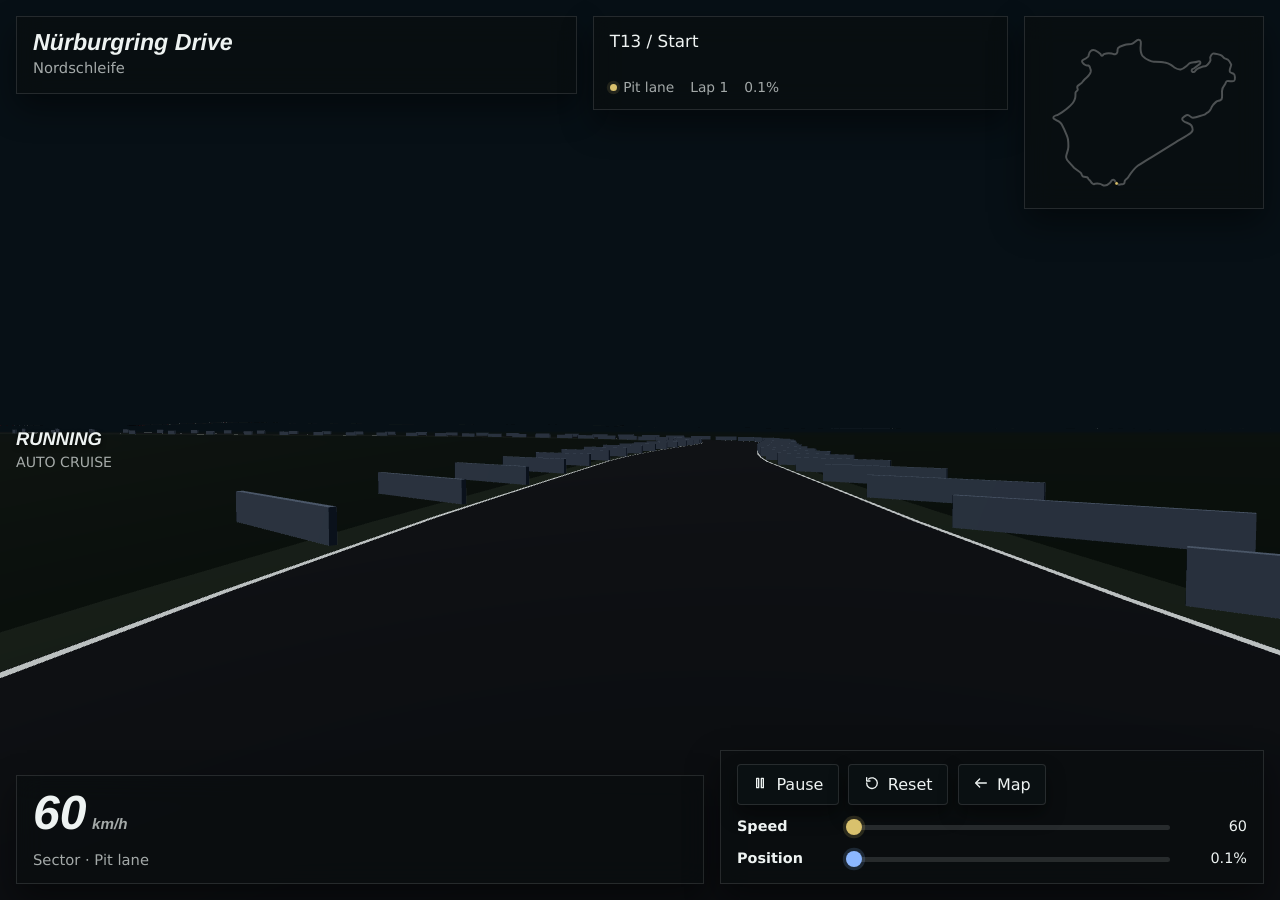
==== drive.html @ f7247a3f "feat: add first-person drive mode with Three.js Add a 3D first-person cruise mode around the Nordsch" ====
<!DOCTYPE html>
<html lang="en">
<head>
  <meta charset="UTF-8">
  <meta name="viewport" content="width=device-width, initial-scale=1, maximum-scale=5">
  <meta name="format-detection" content="telephone=no">
  <title>Nürburgring Drive</title>
  <meta name="description" content="First-person cruise around the Nürburgring Nordschleife.">
  <meta property="og:type" content="website">
  <meta property="og:title" content="Nürburgring Drive">
  <meta property="og:description" content="First-person cruise around the Nürburgring Nordschleife.">
  <meta property="og:image" content="assets/screenshot.jpg">
  <meta name="twitter:card" content="summary_large_image">
  <meta name="twitter:title" content="Nürburgring Drive">
  <meta name="twitter:description" content="First-person cruise around the Nürburgring Nordschleife.">
  <meta name="twitter:image" content="assets/screenshot.jpg">
  <script>
    (function () {
      var params = new URLSearchParams(window.location.search);
      var forced = params.get("lang");
      var current = "en";
      if (forced === "cn" || forced === "en") {
        current = forced;
      } else {
        var nav = [];
        if (window.navigator && window.navigator.languages && window.navigator.languages.length) {
          nav = nav.concat(window.navigator.languages);
        }
        if (window.navigator && window.navigator.language) {
          nav.push(window.navigator.language);
        }
        if (nav.some(function (item) { return /^zh-/i.test(item); })) {
          current = "cn";
        }
      }
      window.lang = current;
      document.documentElement.lang = current === "cn" ? "zh-Hans" : "en";
    })();
  </script>
  <link rel="stylesheet" href="assets/drive.css">
</head>
<body>
  <div class="drive-app">
    <canvas id="driveCanvas" class="scene"></canvas>

    <div class="hud">
      <div class="hud-top">
        <section class="panel brand">
          <div id="driveTitle" class="brand-title">Nürburgring Drive</div>
          <div id="driveSubtitle" class="brand-subtitle">Nordschleife</div>
        </section>

        <section class="panel sector">
          <div id="sectorLabel" class="sector-label">T13 / Start</div>
          <div class="sector-meta">
            <span class="meta-chip"><span class="meta-dot"></span><span id="sectorBadge">Pit lane</span></span>
            <span class="meta-chip" id="lapText">Lap 1</span>
            <span class="meta-chip" id="progressText">0.0%</span>
          </div>
        </section>

        <section class="panel minimap" aria-label="Track overview">
          <svg viewBox="0 0 660 530" aria-hidden="true">
            <use href="#drive-track" class="map-path"></use>
            <circle id="mapDot" class="map-dot" cx="0" cy="0" r="5"></circle>
          </svg>
        </section>
      </div>

      <div class="hud-bottom">
        <section class="panel speed-panel">
          <div class="speed-value">
            <span id="speedNumber" class="speed-number">180</span>
            <span class="speed-unit">km/h</span>
          </div>
          <div id="speedNote" class="speed-note">AUTO CRUISE</div>
        </section>

        <section class="panel range-panel">
          <div class="controls">
            <button id="toggleBtn" class="control-btn" type="button">
              <span id="toggleIcon" aria-hidden="true"></span>
              <span id="toggleLabel">Pause</span>
            </button>
            <button id="resetBtn" class="control-btn" type="button">
              <span id="resetIcon" aria-hidden="true"></span>
              <span id="resetLabel">Reset</span>
            </button>
            <a id="backBtn" class="control-btn" href="index.html?lang=en">
              <span id="backIcon" aria-hidden="true"></span>
              <span id="backLabel">Map</span>
            </a>
          </div>

          <div class="range-row">
            <strong id="speedLabel">Cruise</strong>
            <input id="speedSlider" type="range" min="60" max="280" step="5" value="180">
            <output id="speedValue">180</output>
          </div>

          <div class="range-row progress-row">
            <strong id="progressLabel">Position</strong>
            <input id="progressSlider" type="range" min="0" max="1000" step="1" value="0">
            <output id="progressValue">0.0%</output>
          </div>
        </section>
      </div>

      <div class="status">
        <div id="statusLine" class="status-line">RUNNING</div>
        <div id="statusSub" class="status-sub">AUTO CRUISE</div>
      </div>
    </div>

    <svg class="hidden-track" viewBox="0 0 660 530" aria-hidden="true">
      <path id="drive-track" d="M246.6 482.9c-.8-.8-1.6-1.7-2.4-2.8l-1.7-2.3c-3.7-5.6-2.8-7-6.9-7.3-2-.1-4.3 0-6.9 4.7a23.2 23.2 0 0 1-5 6.4c-4.2 3.8-8.7 7-14.2 7-5.8 0-7.6-3-14.4-5.2a30.4 30.4 0 0 0-15.4-.6c-2 1-1.8 1.2-3.4 1.4-2.1.2-4-1-5.6-2.6-2.4-2.6-3.4-4.4-5.7-7.4-1.7-2.3-4.5-3.6-6-6.2-1-1.8-.6-2.7-3-4.5-1.6-1.2-8.7-1.1-13.4-2.8-3.7-1.2-3.3-6.1-5.8-9.9-2.4-3.7-14.7-11-21.7-16.9-8.4-8.8-8.7-9.6-12-13.4-3.4-3.8-6.4-6.7-9-10.4a15.6 15.6 0 0 1-3.1-10.9c1-9.8 6.7-17.6 6.8-28.7 0-7.7.6-11.2-1.2-23.8-.7-5-2.4-8.5-4.3-13.3a305 305 0 0 0-15-32.4c-2.2-4-5.3-7-9-9.2-4-2.3-8.8-4.3-13.3-6.6a5.6 5.6 0 0 1-3-6c1-4.4 7.3-4.7 14.7-8.2 9-4.2 13-6.7 18.2-11.2 6.3-5.5 12-9.3 18.1-15.3 4.3-4.2 8-6.8 11.5-13.7 1.9-3.8 3.2-7 4.3-11.4 1.5-6.5.1-12.2 1.1-15.7 1.2-4.2 6-5 6.6-8 .6-3-2.8-6.3-1.2-10.6 1-2.6 7.6-6 12.3-10.2 3.9-3.3 3.3-4.2 7-8.1 7.2-7.7 7.7-6.6 15.3-15.2a24 24 0 0 0 6.4-11.5c1.2-5.9-1.5-11.2-3.6-16-.7-1.5-1.9-2.4-3.8-3.2-1.7-.6-4.3.2-6.1-.5-3-1.2-5-2.1-7.8-4.4-3.6-2.8-5.1-5.3-5.3-7.4-.2-2.7 1.4-3.7 3.4-4.6a53 53 0 0 0 15.4-10.2c2.5-2.6 1.2-5.9 2.7-9.4A23 23 0 0 1 166 77c3.3-3.2 8-4.9 13.7-2.3a57.6 57.6 0 0 1 16.4 11c1.5 1.4 1 6 4.2 5.8 4.3-.1 2.1-3 6.6-5.1 7-3.4 16.7-3.8 23.8-2 3.4.8 7.2 2.8 10.6 2.3 4.4-.7 6-4.4 6.4-6.1.9-4-.1-9.7 2-12.5 2.3-2.9 3.4-4.4 17.5-9 13.4-4.3 18.2-1.8 25-4.5 8-3 14.2-13 20.4-12.6 3.2.2 6.3 2 6.9 5.7 1 6.8-.6 13.5-.7 19.7 0 14 4 21.7 6.7 24.8 5.5 6 11.4 9.5 18 12.6 5.1 2.4 9.2 4.7 16.2 4.8 13.2.2 23.3 0 33.4 2.4a53.4 53.4 0 0 1 18.7 6.9c4.2 2.9 6.6 5.6 10.6 8.1 7.6 4.7 13 6.8 19.2 6 5-.8 11.9-5.4 17.1-9.8 4.5-3.7 8.5-9.4 14.2-10.6 8.6-1.9 12.8-.8 18.5-3.1 5-2 7.6-2.1 9-.8 3.5 3.3.9 7-1.6 8.8-5.8 4.4-15.5 12.2-18.3 13-6.8 1.6-5.5 7.3-4 8.8 3.5 3.5 8.8 1 9.5-1.6.5-1.9 2-3 4.8-5.1a48 48 0 0 1 13-6.4c2.8-1 4.6-2 11.9-2.8 5.3-.6 10.7-7.5 15-13.6 5.4-8 .3-9.3 1.5-13.8 1-3.8 2-7.7 7-11 4.1-3 26.3 4.5 28 5.5 3.9 2.4 5.8 7 9.4 8.8 4.3 2 6 2 9.5 3.6a38 38 0 0 1 10.3 15.3c.2 5-8.4 18.5-3.3 23 4.5 4 5.9 2.8 11 5.3 3.4 1.8 3.4 7.5 3.7 11.4.2 3.8 0 8.9-3 10.5-6.2 3.3-14.6-1.7-21.6.2-3.7 1-2.4 5.9-7 11.8-5.5 6.8-8 14.4-8 18.7 0 6.3.6 14.3 0 20-.2 3-2 6.5-4.7 7.8-4.5 2.3-8.8 1.9-12.5 4.6-4 2.8-6.4 6-10.1 10-3.6 4-4.3 6.4-6.5 11.3-2 4.2-3.6 6-5.9 8.7-2 2.4-5.1 3.5-7.7 5.3-2.5 1.6-4.7 4.3-8.9 5.4-11.3 3-21.9 7.8-32.7 8.6-7 .5-9.5-8.4-16.5-8.3-2.9 0-5.7 1.7-8.2 3.4-4.3 3-8.6 5.1-8.3 8.7 1 11.5 22.4 10.7 28 19.6 2 3 4.7 7 4.2 14-.2 3.9-3.3 7-6.2 9.3-6.6 5.4-29.9 18.6-45.1 27.8L351.8 402c-13.8 8.7-35.7 21.7-41.6 26.1-14.2 10.8-26.5 31-29.7 35.7-2 2.9-8.9 7.7-9.6 9.9-1 2.5-.7 7.4-3.2 9.2-3 2.1-4.7 1.3-7.8 1.3-2.7 0-2 .7-4.9 1.3-1.8.4-5 .3-8.3-2.6"></path>
    </svg>
  </div>

  <script src="assets/three.min.js"></script>
  <script src="assets/drive.js"></script>
</body>
</html>
---- assets/drive.css ----
@charset "utf-8";

:root {
  --bg: #05080a;
  --bg-soft: rgba(10, 14, 16, 0.72);
  --panel: rgba(12, 18, 20, 0.88);
  --line: rgba(240, 245, 245, 0.12);
  --text: #eef3f2;
  --muted: rgba(238, 243, 242, 0.68);
  --faint: rgba(238, 243, 242, 0.42);
  --accent: #d9c16d;
  --accent-2: #8cb7ff;
  --danger: #ff6d6d;
  --shadow: rgba(0, 0, 0, 0.45);
  --radius: 4px;
  --title-font: "Smiley Wide", "Segoe UI", sans-serif;
  --body-font: "Segoe UI", system-ui, -apple-system, BlinkMacSystemFont, sans-serif;
  color: var(--text);
  background: var(--bg);
  font-family: var(--body-font);
  text-rendering: geometricPrecision;
  font-synthesis: none;
}

@font-face {
  font-family: "Smiley Wide";
  src: url("./sm.woff2") format("woff2");
  font-weight: 700;
  font-style: italic;
  font-display: swap;
}

* {
  box-sizing: border-box;
}

html,
body {
  width: 100%;
  height: 100%;
  margin: 0;
  overflow: hidden;
  background: linear-gradient(180deg, #091013 0%, #040607 100%);
}

body {
  color: var(--text);
}

button,
input,
a {
  font: inherit;
}

button {
  border: 0;
  background: none;
  color: inherit;
}

a {
  color: inherit;
  text-decoration: none;
}

canvas {
  display: block;
}

.drive-app {
  position: fixed;
  inset: 0;
  overflow: hidden;
  background: linear-gradient(180deg, #081014 0%, #040506 100%);
}

.scene {
  position: absolute;
  inset: 0;
  width: 100%;
  height: 100%;
}

.hud {
  position: absolute;
  inset: 0;
  pointer-events: none;
}

.hud-top,
.hud-bottom {
  position: absolute;
  left: 0;
  right: 0;
  display: grid;
  gap: 1rem;
  padding: 1rem;
}

.hud-top {
  top: 0;
  grid-template-columns: minmax(0, 1.35fr) minmax(0, 1fr) auto;
  align-items: start;
}

.hud-bottom {
  bottom: 0;
  grid-template-columns: minmax(0, 1fr) auto;
  align-items: end;
}

.panel {
  min-width: 0;
  padding: 0.85rem 1rem;
  background: var(--bg-soft);
  border: 1px solid var(--line);
  backdrop-filter: blur(14px);
  -webkit-backdrop-filter: blur(14px);
  box-shadow: 0 0.9rem 2rem var(--shadow);
}

.brand {
  display: flex;
  flex-direction: column;
  gap: 0.35rem;
}

.brand-title {
  font-family: var(--title-font);
  font-style: italic;
  font-weight: 700;
  font-size: 1.45rem;
  line-height: 1;
  letter-spacing: 0;
}

.brand-subtitle {
  color: var(--muted);
  font-size: 0.92rem;
  line-height: 1.35;
}

.sector {
  display: flex;
  flex-direction: column;
  gap: 0.45rem;
}

.sector-label {
  font-size: 1.05rem;
  line-height: 1.25;
  min-height: 2.5em;
  display: flex;
  align-items: flex-start;
}

.sector-meta {
  display: flex;
  flex-wrap: wrap;
  gap: 0.5rem 1rem;
  color: var(--muted);
  font-size: 0.86rem;
}

.meta-chip {
  display: inline-flex;
  align-items: center;
  gap: 0.4rem;
}

.meta-dot {
  width: 0.45rem;
  height: 0.45rem;
  border-radius: 50%;
  background: var(--accent);
  box-shadow: 0 0 0 0.2rem rgba(217, 193, 109, 0.12);
}

.minimap {
  width: 15rem;
  max-width: 34vw;
  aspect-ratio: 660 / 530;
  justify-self: end;
  padding: 0.55rem;
}

.minimap svg {
  width: 100%;
  height: 100%;
  display: block;
}

.map-path {
  fill: none;
  stroke: rgba(255, 255, 255, 0.28);
  stroke-width: 6px;
  stroke-linecap: round;
  stroke-linejoin: round;
}

.map-dot {
  fill: var(--accent);
  stroke: rgba(0, 0, 0, 0.6);
  stroke-width: 2px;
}

.speed-panel {
  display: flex;
  flex-direction: column;
  gap: 0.9rem;
}

.speed-value {
  display: flex;
  align-items: baseline;
  gap: 0.35rem;
  font-family: var(--title-font);
  font-style: italic;
  font-weight: 700;
  line-height: 1;
}

.speed-number {
  font-size: 3rem;
}

.speed-unit {
  font-size: 0.95rem;
  color: var(--muted);
}

.speed-note {
  color: var(--muted);
  font-size: 0.92rem;
}

.controls {
  display: flex;
  align-items: center;
  gap: 0.6rem;
  pointer-events: auto;
}

.control-btn {
  display: inline-flex;
  align-items: center;
  gap: 0.5rem;
  min-height: 2.55rem;
  padding: 0.6rem 0.9rem;
  color: var(--text);
  background: var(--panel);
  border: 1px solid var(--line);
  border-radius: var(--radius);
  box-shadow: 0 0.6rem 1.2rem var(--shadow);
  cursor: pointer;
  transition: transform 0.15s ease, border-color 0.15s ease, background 0.15s ease;
}

.control-btn:hover {
  border-color: rgba(255, 255, 255, 0.25);
  background: rgba(20, 28, 31, 0.94);
  transform: translateY(-1px);
}

.control-btn:active {
  transform: translateY(0);
}

.control-btn svg {
  width: 1rem;
  height: 1rem;
  stroke: currentColor;
  fill: none;
  stroke-width: 2;
  stroke-linecap: round;
  stroke-linejoin: round;
}

.range-panel {
  display: grid;
  gap: 0.75rem;
  min-width: min(34rem, 46vw);
  pointer-events: auto;
}

.range-row {
  display: grid;
  grid-template-columns: 6rem 1fr 4rem;
  gap: 0.8rem;
  align-items: center;
  color: var(--muted);
  font-size: 0.9rem;
}

.range-row strong {
  color: var(--text);
  font-weight: 600;
}

.range-row output {
  justify-self: end;
  color: var(--text);
}

input[type="range"] {
  width: 100%;
  margin: 0;
  appearance: none;
  height: 1.25rem;
  background: transparent;
  cursor: pointer;
}

input[type="range"]::-webkit-slider-runnable-track {
  height: 0.3rem;
  background: rgba(255, 255, 255, 0.12);
  border-radius: 999px;
}

input[type="range"]::-moz-range-track {
  height: 0.3rem;
  background: rgba(255, 255, 255, 0.12);
  border-radius: 999px;
}

input[type="range"]::-webkit-slider-thumb {
  appearance: none;
  width: 1rem;
  height: 1rem;
  margin-top: -0.35rem;
  border-radius: 50%;
  border: 0;
  background: var(--accent);
  box-shadow: 0 0 0 0.2rem rgba(217, 193, 109, 0.16);
}

input[type="range"]::-moz-range-thumb {
  width: 1rem;
  height: 1rem;
  border: 0;
  border-radius: 50%;
  background: var(--accent);
  box-shadow: 0 0 0 0.2rem rgba(217, 193, 109, 0.16);
}

.progress-row {
  grid-template-columns: 6rem 1fr 4rem;
}

.progress-row input[type="range"]::-webkit-slider-thumb {
  background: var(--accent-2);
  box-shadow: 0 0 0 0.2rem rgba(140, 183, 255, 0.16);
}

.progress-row input[type="range"]::-moz-range-thumb {
  background: var(--accent-2);
  box-shadow: 0 0 0 0.2rem rgba(140, 183, 255, 0.16);
}

.status {
  position: absolute;
  left: 1rem;
  top: 50%;
  transform: translateY(-50%);
  display: flex;
  flex-direction: column;
  gap: 0.4rem;
  pointer-events: none;
}

.status-line {
  font-family: var(--title-font);
  font-style: italic;
  font-weight: 700;
  font-size: 1.15rem;
  line-height: 1;
  color: var(--text);
  text-shadow: 0 0.12rem 0.3rem rgba(0, 0, 0, 0.7);
}

.status-sub {
  color: var(--muted);
  font-size: 0.88rem;
}

.hidden-track {
  position: absolute;
  width: 0;
  height: 0;
  overflow: hidden;
  opacity: 0;
  pointer-events: none;
}

.dimmed {
  opacity: 0.72;
}

.pause-badge {
  color: var(--danger);
}

.ready .hud {
  opacity: 1;
}

@media (max-width: 960px) {
  .hud-top {
    grid-template-columns: 1fr auto;
  }

  .sector {
    grid-column: 1 / -1;
  }

  .minimap {
    width: 11rem;
    max-width: 40vw;
  }

  .hud-bottom {
    grid-template-columns: 1fr;
  }

  .range-panel {
    min-width: 0;
  }

  .controls {
    justify-content: flex-start;
    flex-wrap: wrap;
  }
}

@media (max-width: 640px) {
  .hud-top,
  .hud-bottom {
    padding: 0.75rem;
    gap: 0.75rem;
  }

  .panel {
    padding: 0.75rem 0.85rem;
  }

  .brand-title {
    font-size: 1.18rem;
  }

  .brand-subtitle {
    font-size: 0.84rem;
  }

  .speed-number {
    font-size: 2.35rem;
  }

  .controls {
    gap: 0.45rem;
  }

  .control-btn {
    padding: 0.55rem 0.75rem;
  }

  .range-row {
    grid-template-columns: 5rem 1fr 3.3rem;
    font-size: 0.84rem;
    gap: 0.5rem;
  }
}
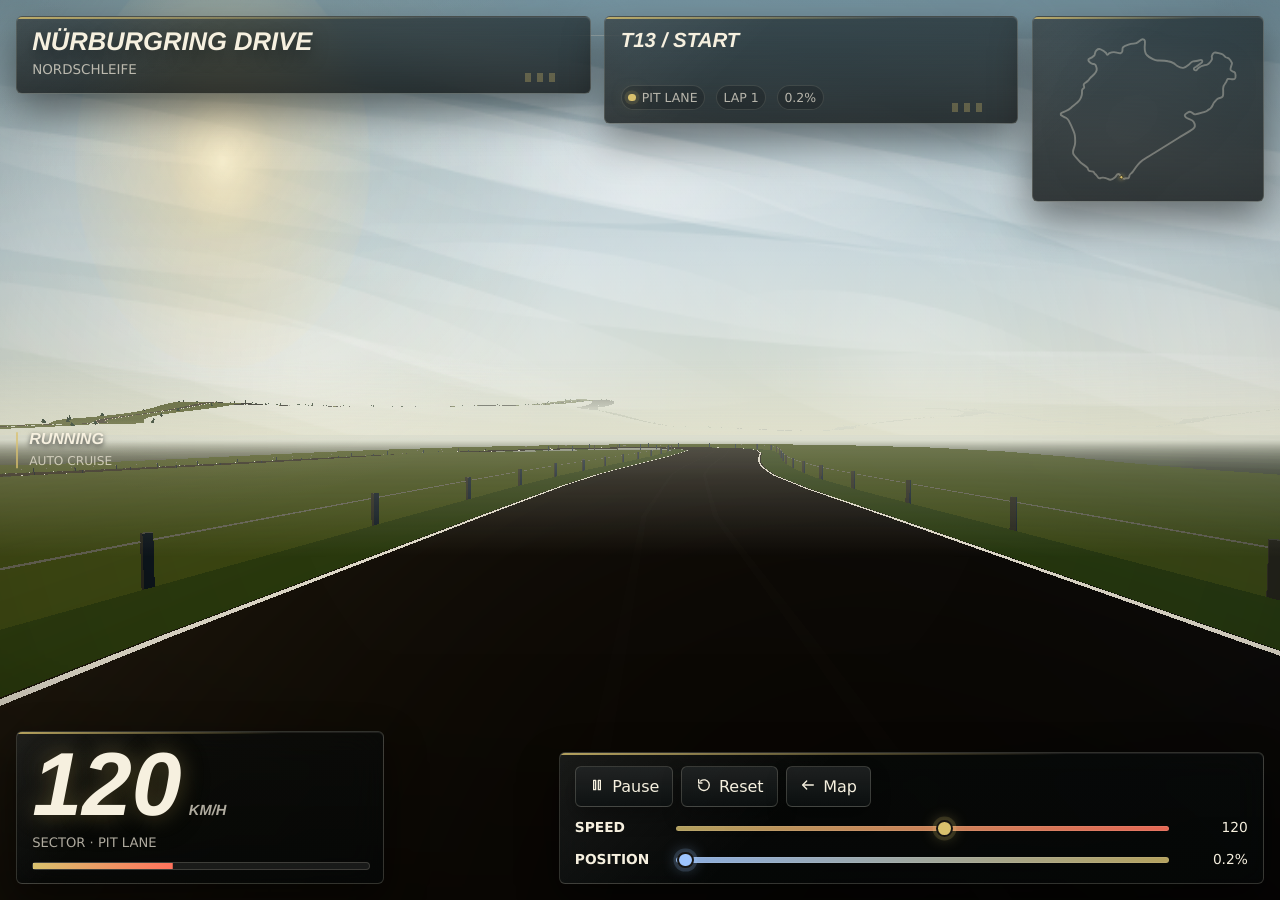
==== commit 6c881a96: "Optimize map performance and shared data" ====
--- a/drive.html
+++ b/drive.html
@@ -14,28 +14,15 @@
   <meta name="twitter:title" content="Nürburgring Drive">
   <meta name="twitter:description" content="First-person cruise around the Nürburgring Nordschleife.">
   <meta name="twitter:image" content="assets/screenshot.jpg">
+  <script src="assets/shared-data.js"></script>
   <script>
-    (function () {
-      var params = new URLSearchParams(window.location.search);
-      var forced = params.get("lang");
-      var current = "en";
-      if (forced === "cn" || forced === "en") {
-        current = forced;
-      } else {
-        var nav = [];
-        if (window.navigator && window.navigator.languages && window.navigator.languages.length) {
-          nav = nav.concat(window.navigator.languages);
-        }
-        if (window.navigator && window.navigator.language) {
-          nav.push(window.navigator.language);
-        }
-        if (nav.some(function (item) { return /^zh-/i.test(item); })) {
-          current = "cn";
-        }
-      }
-      window.lang = current;
-      document.documentElement.lang = current === "cn" ? "zh-Hans" : "en";
-    })();
+    var lang = window.NRB_DATA ? window.NRB_DATA.resolveLang() : (window.lang || "en")
+    if (window.NRB_DATA) {
+      window.NRB_DATA.setLang(lang, { persist: false })
+    } else {
+      window.lang = lang
+      document.documentElement.lang = lang === "cn" ? "zh-Hans" : "en"
+    }
   </script>
   <link rel="stylesheet" href="assets/drive.css">
 </head>
@@ -113,7 +100,7 @@
     </div>
 
     <svg class="hidden-track" viewBox="0 0 660 530" aria-hidden="true">
-      <path id="drive-track" d="M246.6 482.9c-.8-.8-1.6-1.7-2.4-2.8l-1.7-2.3c-3.7-5.6-2.8-7-6.9-7.3-2-.1-4.3 0-6.9 4.7a23.2 23.2 0 0 1-5 6.4c-4.2 3.8-8.7 7-14.2 7-5.8 0-7.6-3-14.4-5.2a30.4 30.4 0 0 0-15.4-.6c-2 1-1.8 1.2-3.4 1.4-2.1.2-4-1-5.6-2.6-2.4-2.6-3.4-4.4-5.7-7.4-1.7-2.3-4.5-3.6-6-6.2-1-1.8-.6-2.7-3-4.5-1.6-1.2-8.7-1.1-13.4-2.8-3.7-1.2-3.3-6.1-5.8-9.9-2.4-3.7-14.7-11-21.7-16.9-8.4-8.8-8.7-9.6-12-13.4-3.4-3.8-6.4-6.7-9-10.4a15.6 15.6 0 0 1-3.1-10.9c1-9.8 6.7-17.6 6.8-28.7 0-7.7.6-11.2-1.2-23.8-.7-5-2.4-8.5-4.3-13.3a305 305 0 0 0-15-32.4c-2.2-4-5.3-7-9-9.2-4-2.3-8.8-4.3-13.3-6.6a5.6 5.6 0 0 1-3-6c1-4.4 7.3-4.7 14.7-8.2 9-4.2 13-6.7 18.2-11.2 6.3-5.5 12-9.3 18.1-15.3 4.3-4.2 8-6.8 11.5-13.7 1.9-3.8 3.2-7 4.3-11.4 1.5-6.5.1-12.2 1.1-15.7 1.2-4.2 6-5 6.6-8 .6-3-2.8-6.3-1.2-10.6 1-2.6 7.6-6 12.3-10.2 3.9-3.3 3.3-4.2 7-8.1 7.2-7.7 7.7-6.6 15.3-15.2a24 24 0 0 0 6.4-11.5c1.2-5.9-1.5-11.2-3.6-16-.7-1.5-1.9-2.4-3.8-3.2-1.7-.6-4.3.2-6.1-.5-3-1.2-5-2.1-7.8-4.4-3.6-2.8-5.1-5.3-5.3-7.4-.2-2.7 1.4-3.7 3.4-4.6a53 53 0 0 0 15.4-10.2c2.5-2.6 1.2-5.9 2.7-9.4A23 23 0 0 1 166 77c3.3-3.2 8-4.9 13.7-2.3a57.6 57.6 0 0 1 16.4 11c1.5 1.4 1 6 4.2 5.8 4.3-.1 2.1-3 6.6-5.1 7-3.4 16.7-3.8 23.8-2 3.4.8 7.2 2.8 10.6 2.3 4.4-.7 6-4.4 6.4-6.1.9-4-.1-9.7 2-12.5 2.3-2.9 3.4-4.4 17.5-9 13.4-4.3 18.2-1.8 25-4.5 8-3 14.2-13 20.4-12.6 3.2.2 6.3 2 6.9 5.7 1 6.8-.6 13.5-.7 19.7 0 14 4 21.7 6.7 24.8 5.5 6 11.4 9.5 18 12.6 5.1 2.4 9.2 4.7 16.2 4.8 13.2.2 23.3 0 33.4 2.4a53.4 53.4 0 0 1 18.7 6.9c4.2 2.9 6.6 5.6 10.6 8.1 7.6 4.7 13 6.8 19.2 6 5-.8 11.9-5.4 17.1-9.8 4.5-3.7 8.5-9.4 14.2-10.6 8.6-1.9 12.8-.8 18.5-3.1 5-2 7.6-2.1 9-.8 3.5 3.3.9 7-1.6 8.8-5.8 4.4-15.5 12.2-18.3 13-6.8 1.6-5.5 7.3-4 8.8 3.5 3.5 8.8 1 9.5-1.6.5-1.9 2-3 4.8-5.1a48 48 0 0 1 13-6.4c2.8-1 4.6-2 11.9-2.8 5.3-.6 10.7-7.5 15-13.6 5.4-8 .3-9.3 1.5-13.8 1-3.8 2-7.7 7-11 4.1-3 26.3 4.5 28 5.5 3.9 2.4 5.8 7 9.4 8.8 4.3 2 6 2 9.5 3.6a38 38 0 0 1 10.3 15.3c.2 5-8.4 18.5-3.3 23 4.5 4 5.9 2.8 11 5.3 3.4 1.8 3.4 7.5 3.7 11.4.2 3.8 0 8.9-3 10.5-6.2 3.3-14.6-1.7-21.6.2-3.7 1-2.4 5.9-7 11.8-5.5 6.8-8 14.4-8 18.7 0 6.3.6 14.3 0 20-.2 3-2 6.5-4.7 7.8-4.5 2.3-8.8 1.9-12.5 4.6-4 2.8-6.4 6-10.1 10-3.6 4-4.3 6.4-6.5 11.3-2 4.2-3.6 6-5.9 8.7-2 2.4-5.1 3.5-7.7 5.3-2.5 1.6-4.7 4.3-8.9 5.4-11.3 3-21.9 7.8-32.7 8.6-7 .5-9.5-8.4-16.5-8.3-2.9 0-5.7 1.7-8.2 3.4-4.3 3-8.6 5.1-8.3 8.7 1 11.5 22.4 10.7 28 19.6 2 3 4.7 7 4.2 14-.2 3.9-3.3 7-6.2 9.3-6.6 5.4-29.9 18.6-45.1 27.8L351.8 402c-13.8 8.7-35.7 21.7-41.6 26.1-14.2 10.8-26.5 31-29.7 35.7-2 2.9-8.9 7.7-9.6 9.9-1 2.5-.7 7.4-3.2 9.2-3 2.1-4.7 1.3-7.8 1.3-2.7 0-2 .7-4.9 1.3-1.8.4-5 .3-8.3-2.6"></path>
+      <path id="drive-track"></path>
     </svg>
   </div>
 
--- a/assets/drive.css
+++ b/assets/drive.css
@@ -1,18 +1,21 @@
 @charset "utf-8";
+@import url("./sm/result.css");
 
 :root {
-  --bg: #05080a;
-  --bg-soft: rgba(10, 14, 16, 0.72);
-  --panel: rgba(12, 18, 20, 0.88);
-  --line: rgba(240, 245, 245, 0.12);
-  --text: #eef3f2;
-  --muted: rgba(238, 243, 242, 0.68);
-  --faint: rgba(238, 243, 242, 0.42);
+  --bg: #06090a;
+  --glass: rgba(8, 12, 12, 0.58);
+  --glass-strong: rgba(7, 10, 10, 0.78);
+  --line: rgba(245, 238, 216, 0.18);
+  --line-hot: rgba(217, 193, 109, 0.72);
+  --text: #f6f0df;
+  --muted: rgba(246, 240, 223, 0.7);
+  --faint: rgba(246, 240, 223, 0.42);
   --accent: #d9c16d;
-  --accent-2: #8cb7ff;
-  --danger: #ff6d6d;
-  --shadow: rgba(0, 0, 0, 0.45);
-  --radius: 4px;
+  --accent-2: #9ec5ff;
+  --danger: #ff725c;
+  --forest: #183425;
+  --shadow: rgba(0, 0, 0, 0.48);
+  --radius: 6px;
   --title-font: "Smiley Wide", "Segoe UI", sans-serif;
   --body-font: "Segoe UI", system-ui, -apple-system, BlinkMacSystemFont, sans-serif;
   color: var(--text);
@@ -22,14 +25,6 @@
   font-synthesis: none;
 }
 
-@font-face {
-  font-family: "Smiley Wide";
-  src: url("./sm.woff2") format("woff2");
-  font-weight: 700;
-  font-style: italic;
-  font-display: swap;
-}
-
 * {
   box-sizing: border-box;
 }
@@ -40,7 +35,7 @@
   height: 100%;
   margin: 0;
   overflow: hidden;
-  background: linear-gradient(180deg, #091013 0%, #040607 100%);
+  background: #050708;
 }
 
 body {
@@ -69,10 +64,53 @@
 }
 
 .drive-app {
+  --speed: 0.55;
+  --turn: 0;
   position: fixed;
   inset: 0;
   overflow: hidden;
-  background: linear-gradient(180deg, #081014 0%, #040506 100%);
+  background:
+    linear-gradient(180deg, #10191f 0%, #0a1112 45%, #050606 100%);
+}
+
+.drive-app::before,
+.drive-app::after {
+  content: "";
+  position: absolute;
+  inset: 0;
+  pointer-events: none;
+  z-index: 2;
+}
+
+.drive-app::before {
+  background:
+    radial-gradient(circle at 18% 16%, rgba(255, 224, 166, 0.16), transparent 28%),
+    linear-gradient(180deg, transparent 40%, rgba(226, 225, 205, 0.48) 48%, rgba(226, 225, 205, 0.26) 53%, transparent 62%),
+    radial-gradient(circle at 50% 46%, transparent 42%, rgba(0, 0, 0, 0.08) 78%, rgba(0, 0, 0, 0.2) 100%),
+    linear-gradient(180deg, rgba(255, 255, 255, 0.08), transparent 32%, transparent 72%, rgba(0, 0, 0, 0.26));
+  opacity: 0.78;
+}
+
+.drive-app::after {
+  background:
+    repeating-linear-gradient(
+      calc(92deg + var(--turn) * 8deg),
+      rgba(255, 255, 255, 0) 0,
+      rgba(255, 255, 255, 0) 2.2rem,
+      rgba(255, 255, 255, calc(0.006 + var(--speed) * 0.014)) 2.26rem,
+      rgba(255, 255, 255, 0) 2.42rem
+    ),
+    linear-gradient(180deg, rgba(255, 255, 255, 0.04), transparent 18%, transparent 78%, rgba(0, 0, 0, 0.32));
+  opacity: calc(0.08 + var(--speed) * 0.16);
+}
+
+.drive-app.low-power::after {
+  opacity: 0.08;
+}
+
+.drive-app.fallback-active::before,
+.drive-app.fallback-active::after {
+  opacity: 0.18;
 }
 
 .scene {
@@ -82,10 +120,70 @@
   height: 100%;
 }
 
+.drive-fallback {
+  position: absolute;
+  inset: 0;
+  z-index: 10;
+  display: grid;
+  place-items: center;
+  padding: 1rem;
+  background:
+    radial-gradient(circle at 50% 38%, rgba(217, 193, 109, 0.14), transparent 32%),
+    rgba(5, 7, 8, 0.7);
+}
+
+.drive-fallback-panel {
+  width: min(28rem, 92vw);
+  padding: 1.25rem;
+  background: var(--glass-strong);
+  border: 1px solid var(--line);
+  border-radius: var(--radius);
+  box-shadow: 0 1rem 2.6rem var(--shadow);
+  backdrop-filter: blur(18px) saturate(1.28);
+  -webkit-backdrop-filter: blur(18px) saturate(1.28);
+}
+
+.drive-fallback-panel h1 {
+  margin: 0 0 0.65rem;
+  font-family: var(--title-font);
+  font-size: clamp(1.2rem, 4vw, 1.75rem);
+  font-style: italic;
+  line-height: 1.05;
+}
+
+.drive-fallback-panel p {
+  margin: 0 0 1rem;
+  color: var(--muted);
+  line-height: 1.55;
+}
+
+.drive-fallback-panel a {
+  display: inline-flex;
+  min-height: 2.4rem;
+  align-items: center;
+  padding: 0.55rem 0.8rem;
+  border: 1px solid rgba(217, 193, 109, 0.62);
+  border-radius: var(--radius);
+  background: rgba(217, 193, 109, 0.14);
+}
+
 .hud {
   position: absolute;
   inset: 0;
   pointer-events: none;
+  z-index: 5;
+}
+
+.hud::before {
+  content: "";
+  position: absolute;
+  left: 50%;
+  top: 2.2rem;
+  width: min(54vw, 45rem);
+  height: 1px;
+  transform: translateX(-50%);
+  background: linear-gradient(90deg, transparent, rgba(246, 240, 223, 0.5), transparent);
+  opacity: 0.72;
 }
 
 .hud-top,
@@ -94,92 +192,137 @@
   left: 0;
   right: 0;
   display: grid;
-  gap: 1rem;
+  gap: 0.85rem;
   padding: 1rem;
 }
 
 .hud-top {
   top: 0;
-  grid-template-columns: minmax(0, 1.35fr) minmax(0, 1fr) auto;
+  grid-template-columns: minmax(14rem, 1.25fr) minmax(16rem, 0.9fr) auto;
   align-items: start;
 }
 
 .hud-bottom {
   bottom: 0;
-  grid-template-columns: minmax(0, 1fr) auto;
+  grid-template-columns: minmax(13rem, 0.54fr) minmax(25rem, 0.72fr);
+  justify-content: space-between;
   align-items: end;
 }
 
 .panel {
   min-width: 0;
-  padding: 0.85rem 1rem;
-  background: var(--bg-soft);
+  padding: 0.82rem 0.95rem;
+  position: relative;
+  overflow: hidden;
+  background:
+    linear-gradient(135deg, rgba(255, 255, 255, 0.07), transparent 34%),
+    linear-gradient(180deg, var(--glass), rgba(5, 8, 8, 0.76));
   border: 1px solid var(--line);
-  backdrop-filter: blur(14px);
-  -webkit-backdrop-filter: blur(14px);
-  box-shadow: 0 0.9rem 2rem var(--shadow);
+  border-radius: var(--radius);
+  backdrop-filter: blur(18px) saturate(1.28);
+  -webkit-backdrop-filter: blur(18px) saturate(1.28);
+  box-shadow:
+    0 1rem 2.6rem var(--shadow),
+    inset 0 1px 0 rgba(255, 255, 255, 0.08);
+}
+
+.panel::before {
+  content: "";
+  position: absolute;
+  left: 0;
+  right: 0;
+  top: 0;
+  height: 2px;
+  background: linear-gradient(90deg, var(--accent), transparent 72%);
+  opacity: 0.8;
 }
 
 .brand {
   display: flex;
   flex-direction: column;
-  gap: 0.35rem;
+  gap: 0.45rem;
+}
+
+.brand::after,
+.sector::after {
+  content: "";
+  position: absolute;
+  right: 0.8rem;
+  bottom: 0.7rem;
+  width: 3.7rem;
+  height: 0.55rem;
+  background:
+    linear-gradient(90deg, transparent 0 12%, rgba(217, 193, 109, 0.72) 12% 22%, transparent 22% 32%, rgba(217, 193, 109, 0.72) 32% 42%, transparent 42% 52%, rgba(217, 193, 109, 0.72) 52% 62%, transparent 62%);
+  opacity: 0.42;
 }
 
 .brand-title {
   font-family: var(--title-font);
   font-style: italic;
   font-weight: 700;
-  font-size: 1.45rem;
-  line-height: 1;
+  font-size: clamp(1.18rem, 2vw, 1.7rem);
+  line-height: 0.96;
   letter-spacing: 0;
+  text-transform: uppercase;
+  text-shadow: 0 0.35rem 1rem rgba(0, 0, 0, 0.5);
 }
 
 .brand-subtitle {
   color: var(--muted);
-  font-size: 0.92rem;
+  font-size: 0.84rem;
   line-height: 1.35;
+  text-transform: uppercase;
 }
 
 .sector {
   display: flex;
   flex-direction: column;
-  gap: 0.45rem;
+  gap: 0.62rem;
 }
 
 .sector-label {
-  font-size: 1.05rem;
-  line-height: 1.25;
-  min-height: 2.5em;
+  font-family: var(--title-font);
+  font-style: italic;
+  font-weight: 700;
+  font-size: clamp(1rem, 1.6vw, 1.35rem);
+  line-height: 1.1;
+  min-height: 2.2em;
   display: flex;
   align-items: flex-start;
+  text-transform: uppercase;
 }
 
 .sector-meta {
   display: flex;
   flex-wrap: wrap;
-  gap: 0.5rem 1rem;
+  gap: 0.45rem 0.65rem;
   color: var(--muted);
-  font-size: 0.86rem;
+  font-size: 0.78rem;
+  text-transform: uppercase;
 }
 
 .meta-chip {
   display: inline-flex;
   align-items: center;
-  gap: 0.4rem;
+  gap: 0.38rem;
+  min-height: 1.55rem;
+  padding: 0.18rem 0.42rem;
+  border: 1px solid rgba(246, 240, 223, 0.12);
+  background: rgba(0, 0, 0, 0.18);
+  border-radius: 999px;
 }
 
 .meta-dot {
-  width: 0.45rem;
-  height: 0.45rem;
+  width: 0.46rem;
+  height: 0.46rem;
   border-radius: 50%;
   background: var(--accent);
-  box-shadow: 0 0 0 0.2rem rgba(217, 193, 109, 0.12);
+  box-shadow: 0 0 0 0.22rem rgba(217, 193, 109, 0.13), 0 0 1rem rgba(217, 193, 109, 0.5);
 }
 
 .minimap {
-  width: 15rem;
-  max-width: 34vw;
+  width: 14.5rem;
+  max-width: 30vw;
   aspect-ratio: 660 / 530;
   justify-self: end;
   padding: 0.55rem;
@@ -189,11 +332,12 @@
   width: 100%;
   height: 100%;
   display: block;
+  filter: drop-shadow(0 0.6rem 1.4rem rgba(0, 0, 0, 0.45));
 }
 
 .map-path {
   fill: none;
-  stroke: rgba(255, 255, 255, 0.28);
+  stroke: rgba(246, 240, 223, 0.34);
   stroke-width: 6px;
   stroke-linecap: round;
   stroke-linejoin: round;
@@ -201,65 +345,88 @@
 
 .map-dot {
   fill: var(--accent);
-  stroke: rgba(0, 0, 0, 0.6);
-  stroke-width: 2px;
+  stroke: rgba(0, 0, 0, 0.72);
+  stroke-width: 2.2px;
+  filter: drop-shadow(0 0 0.42rem rgba(217, 193, 109, 0.92));
 }
 
 .speed-panel {
   display: flex;
   flex-direction: column;
-  gap: 0.9rem;
+  gap: 0.72rem;
+  width: min(23rem, 38vw);
 }
 
 .speed-value {
   display: flex;
   align-items: baseline;
-  gap: 0.35rem;
+  gap: 0.45rem;
   font-family: var(--title-font);
   font-style: italic;
   font-weight: 700;
-  line-height: 1;
+  line-height: 0.88;
 }
 
 .speed-number {
-  font-size: 3rem;
+  font-size: clamp(3.1rem, 7vw, 5.8rem);
+  min-width: 3ch;
+  color: var(--text);
+  text-shadow:
+    0 0 1.4rem rgba(217, 193, 109, calc(0.22 + var(--speed) * 0.45)),
+    0 0.4rem 1.6rem rgba(0, 0, 0, 0.58);
 }
 
 .speed-unit {
-  font-size: 0.95rem;
+  font-size: 0.92rem;
   color: var(--muted);
+  text-transform: uppercase;
 }
 
 .speed-note {
   color: var(--muted);
-  font-size: 0.92rem;
+  font-size: 0.82rem;
+  text-transform: uppercase;
+}
+
+.speed-panel::after {
+  content: "";
+  height: 0.36rem;
+  width: 100%;
+  border: 1px solid rgba(246, 240, 223, 0.16);
+  background:
+    linear-gradient(90deg, var(--accent), var(--danger)) 0 / calc(20% + var(--speed) * 80%) 100% no-repeat,
+    rgba(255, 255, 255, 0.08);
+  border-radius: 999px;
 }
 
 .controls {
   display: flex;
   align-items: center;
-  gap: 0.6rem;
+  gap: 0.5rem;
   pointer-events: auto;
 }
 
 .control-btn {
   display: inline-flex;
   align-items: center;
-  gap: 0.5rem;
-  min-height: 2.55rem;
-  padding: 0.6rem 0.9rem;
+  justify-content: center;
+  gap: 0.46rem;
+  min-height: 2.5rem;
+  padding: 0.58rem 0.82rem;
   color: var(--text);
-  background: var(--panel);
-  border: 1px solid var(--line);
+  background:
+    linear-gradient(180deg, rgba(255, 255, 255, 0.09), rgba(255, 255, 255, 0.02)),
+    rgba(8, 12, 12, 0.76);
+  border: 1px solid rgba(246, 240, 223, 0.18);
   border-radius: var(--radius);
-  box-shadow: 0 0.6rem 1.2rem var(--shadow);
+  box-shadow: 0 0.6rem 1.2rem rgba(0, 0, 0, 0.32);
   cursor: pointer;
   transition: transform 0.15s ease, border-color 0.15s ease, background 0.15s ease;
 }
 
 .control-btn:hover {
-  border-color: rgba(255, 255, 255, 0.25);
-  background: rgba(20, 28, 31, 0.94);
+  border-color: rgba(217, 193, 109, 0.64);
+  background: rgba(20, 25, 24, 0.92);
   transform: translateY(-1px);
 }
 
@@ -279,28 +446,30 @@
 
 .range-panel {
   display: grid;
-  gap: 0.75rem;
-  min-width: min(34rem, 46vw);
+  gap: 0.72rem;
+  min-width: min(38rem, 54vw);
   pointer-events: auto;
 }
 
 .range-row {
   display: grid;
-  grid-template-columns: 6rem 1fr 4rem;
-  gap: 0.8rem;
+  grid-template-columns: 5.6rem minmax(8rem, 1fr) 4.2rem;
+  gap: 0.75rem;
   align-items: center;
   color: var(--muted);
-  font-size: 0.9rem;
+  font-size: 0.86rem;
 }
 
 .range-row strong {
   color: var(--text);
-  font-weight: 600;
+  font-weight: 700;
+  text-transform: uppercase;
 }
 
 .range-row output {
   justify-self: end;
   color: var(--text);
+  font-variant-numeric: tabular-nums;
 }
 
 input[type="range"] {
@@ -313,49 +482,62 @@
 }
 
 input[type="range"]::-webkit-slider-runnable-track {
-  height: 0.3rem;
-  background: rgba(255, 255, 255, 0.12);
+  height: 0.36rem;
+  background:
+    linear-gradient(90deg, rgba(217, 193, 109, 0.78), rgba(255, 114, 92, 0.88)),
+    rgba(255, 255, 255, 0.12);
   border-radius: 999px;
+  box-shadow: inset 0 0 0 1px rgba(255, 255, 255, 0.08);
 }
 
 input[type="range"]::-moz-range-track {
-  height: 0.3rem;
-  background: rgba(255, 255, 255, 0.12);
+  height: 0.36rem;
+  background:
+    linear-gradient(90deg, rgba(217, 193, 109, 0.78), rgba(255, 114, 92, 0.88)),
+    rgba(255, 255, 255, 0.12);
   border-radius: 999px;
 }
 
 input[type="range"]::-webkit-slider-thumb {
   appearance: none;
-  width: 1rem;
-  height: 1rem;
-  margin-top: -0.35rem;
+  width: 1.05rem;
+  height: 1.05rem;
+  margin-top: -0.34rem;
   border-radius: 50%;
-  border: 0;
+  border: 2px solid #171512;
   background: var(--accent);
-  box-shadow: 0 0 0 0.2rem rgba(217, 193, 109, 0.16);
+  box-shadow: 0 0 0 0.22rem rgba(217, 193, 109, 0.16), 0 0 1rem rgba(217, 193, 109, 0.45);
 }
 
 input[type="range"]::-moz-range-thumb {
-  width: 1rem;
-  height: 1rem;
-  border: 0;
+  width: 1.05rem;
+  height: 1.05rem;
+  border: 2px solid #171512;
   border-radius: 50%;
   background: var(--accent);
-  box-shadow: 0 0 0 0.2rem rgba(217, 193, 109, 0.16);
-}
-
-.progress-row {
-  grid-template-columns: 6rem 1fr 4rem;
+  box-shadow: 0 0 0 0.22rem rgba(217, 193, 109, 0.16), 0 0 1rem rgba(217, 193, 109, 0.45);
+}
+
+.progress-row input[type="range"]::-webkit-slider-runnable-track {
+  background:
+    linear-gradient(90deg, rgba(158, 197, 255, 0.86), rgba(217, 193, 109, 0.8)),
+    rgba(255, 255, 255, 0.12);
+}
+
+.progress-row input[type="range"]::-moz-range-track {
+  background:
+    linear-gradient(90deg, rgba(158, 197, 255, 0.86), rgba(217, 193, 109, 0.8)),
+    rgba(255, 255, 255, 0.12);
 }
 
 .progress-row input[type="range"]::-webkit-slider-thumb {
   background: var(--accent-2);
-  box-shadow: 0 0 0 0.2rem rgba(140, 183, 255, 0.16);
+  box-shadow: 0 0 0 0.22rem rgba(158, 197, 255, 0.16), 0 0 1rem rgba(158, 197, 255, 0.45);
 }
 
 .progress-row input[type="range"]::-moz-range-thumb {
   background: var(--accent-2);
-  box-shadow: 0 0 0 0.2rem rgba(140, 183, 255, 0.16);
+  box-shadow: 0 0 0 0.22rem rgba(158, 197, 255, 0.16), 0 0 1rem rgba(158, 197, 255, 0.45);
 }
 
 .status {
@@ -365,15 +547,17 @@
   transform: translateY(-50%);
   display: flex;
   flex-direction: column;
-  gap: 0.4rem;
+  gap: 0.35rem;
   pointer-events: none;
+  padding-left: 0.7rem;
+  border-left: 2px solid rgba(217, 193, 109, 0.72);
 }
 
 .status-line {
   font-family: var(--title-font);
   font-style: italic;
   font-weight: 700;
-  font-size: 1.15rem;
+  font-size: 1rem;
   line-height: 1;
   color: var(--text);
   text-shadow: 0 0.12rem 0.3rem rgba(0, 0, 0, 0.7);
@@ -381,7 +565,8 @@
 
 .status-sub {
   color: var(--muted);
-  font-size: 0.88rem;
+  font-size: 0.76rem;
+  text-transform: uppercase;
 }
 
 .hidden-track {
@@ -405,68 +590,139 @@
   opacity: 1;
 }
 
-@media (max-width: 960px) {
+@media (max-width: 1080px) {
+  .hud-top {
+    grid-template-columns: minmax(0, 1fr) auto;
+  }
+
+  .sector {
+    grid-column: 1 / -1;
+    max-width: min(38rem, calc(100vw - 2rem));
+  }
+
+  .minimap {
+    width: 11rem;
+    max-width: 36vw;
+  }
+
+  .hud-bottom {
+    grid-template-columns: 1fr;
+  }
+
+  .speed-panel,
+  .range-panel {
+    width: auto;
+    min-width: 0;
+    max-width: min(40rem, calc(100vw - 2rem));
+  }
+
+  .status {
+    display: none;
+  }
+}
+
+@media (max-width: 640px) {
+  .drive-app::after {
+    opacity: calc(0.12 + var(--speed) * 0.34);
+  }
+
+  .hud::before {
+    top: 1.2rem;
+    width: 62vw;
+  }
+
+  .hud-top,
+  .hud-bottom {
+    padding: 0.62rem;
+    gap: 0.58rem;
+  }
+
   .hud-top {
     grid-template-columns: 1fr auto;
   }
 
-  .sector {
-    grid-column: 1 / -1;
+  .panel {
+    padding: 0.62rem 0.68rem;
+    border-radius: 5px;
+  }
+
+  .brand-title {
+    font-size: 1rem;
+  }
+
+  .brand-subtitle,
+  .speed-note {
+    font-size: 0.72rem;
+  }
+
+  .sector-label {
+    font-size: 0.92rem;
+    min-height: auto;
+  }
+
+  .sector-meta {
+    font-size: 0.7rem;
+    gap: 0.35rem;
+  }
+
+  .meta-chip {
+    min-height: 1.35rem;
+    padding: 0.12rem 0.34rem;
   }
 
   .minimap {
-    width: 11rem;
-    max-width: 40vw;
-  }
-
-  .hud-bottom {
-    grid-template-columns: 1fr;
+    width: 7.8rem;
+    max-width: 36vw;
+  }
+
+  .speed-panel {
+    width: 10.5rem;
+    justify-self: start;
+  }
+
+  .speed-number {
+    font-size: 2.4rem;
+  }
+
+  .speed-unit {
+    font-size: 0.72rem;
   }
 
   .range-panel {
-    min-width: 0;
+    gap: 0.58rem;
   }
 
   .controls {
-    justify-content: flex-start;
+    gap: 0.38rem;
     flex-wrap: wrap;
   }
-}
-
-@media (max-width: 640px) {
-  .hud-top,
-  .hud-bottom {
-    padding: 0.75rem;
-    gap: 0.75rem;
-  }
-
+
+  .control-btn {
+    min-height: 2.16rem;
+    padding: 0.45rem 0.58rem;
+    gap: 0.34rem;
+    font-size: 0.78rem;
+  }
+
+  .control-btn svg {
+    width: 0.9rem;
+    height: 0.9rem;
+  }
+
+  .range-row {
+    grid-template-columns: 4.6rem minmax(5rem, 1fr) 3.4rem;
+    font-size: 0.72rem;
+    gap: 0.45rem;
+  }
+}
+
+@media (prefers-reduced-motion: reduce) {
+  .control-btn,
   .panel {
-    padding: 0.75rem 0.85rem;
-  }
-
-  .brand-title {
-    font-size: 1.18rem;
-  }
-
-  .brand-subtitle {
-    font-size: 0.84rem;
-  }
-
-  .speed-number {
-    font-size: 2.35rem;
-  }
-
-  .controls {
-    gap: 0.45rem;
-  }
-
-  .control-btn {
-    padding: 0.55rem 0.75rem;
-  }
-
-  .range-row {
-    grid-template-columns: 5rem 1fr 3.3rem;
-    font-size: 0.84rem;
-    gap: 0.5rem;
-  }
-}
+    transition: none;
+  }
+
+  .drive-app::after {
+    opacity: 0.12;
+  }
+}
